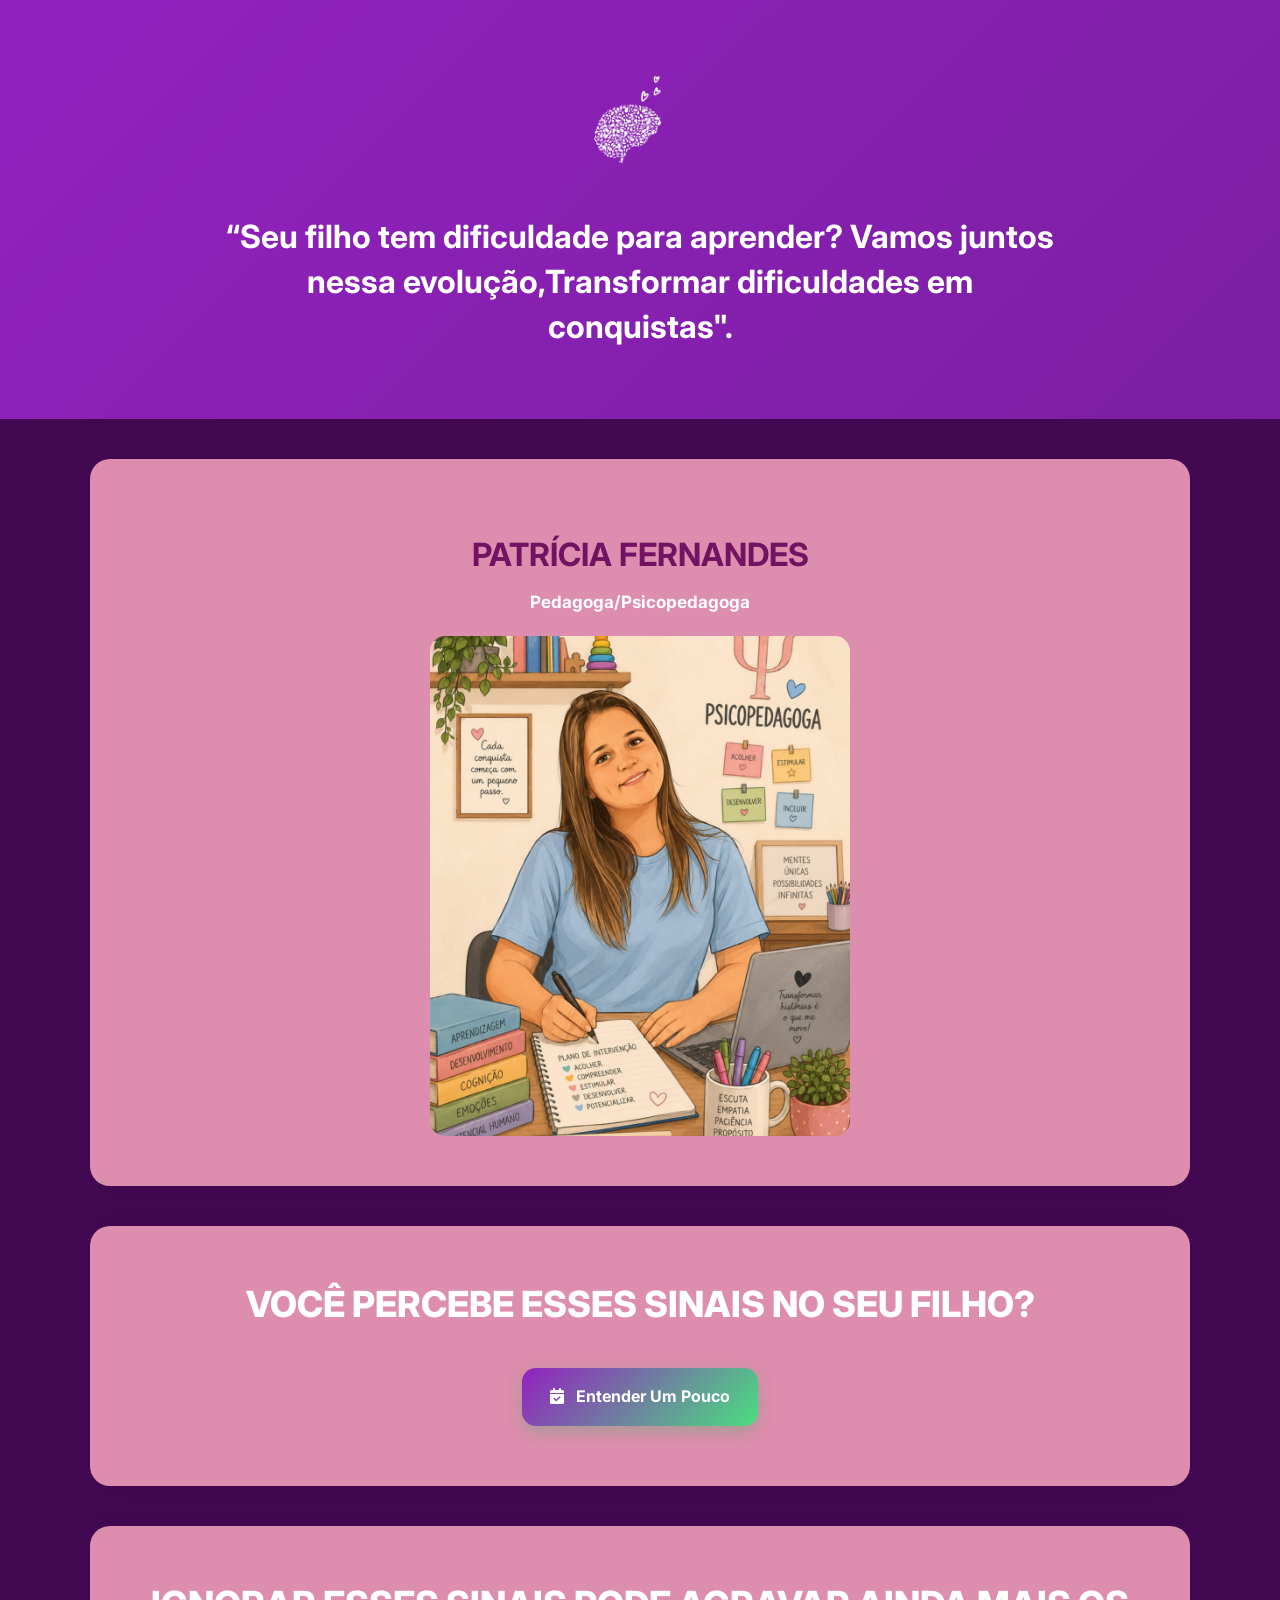
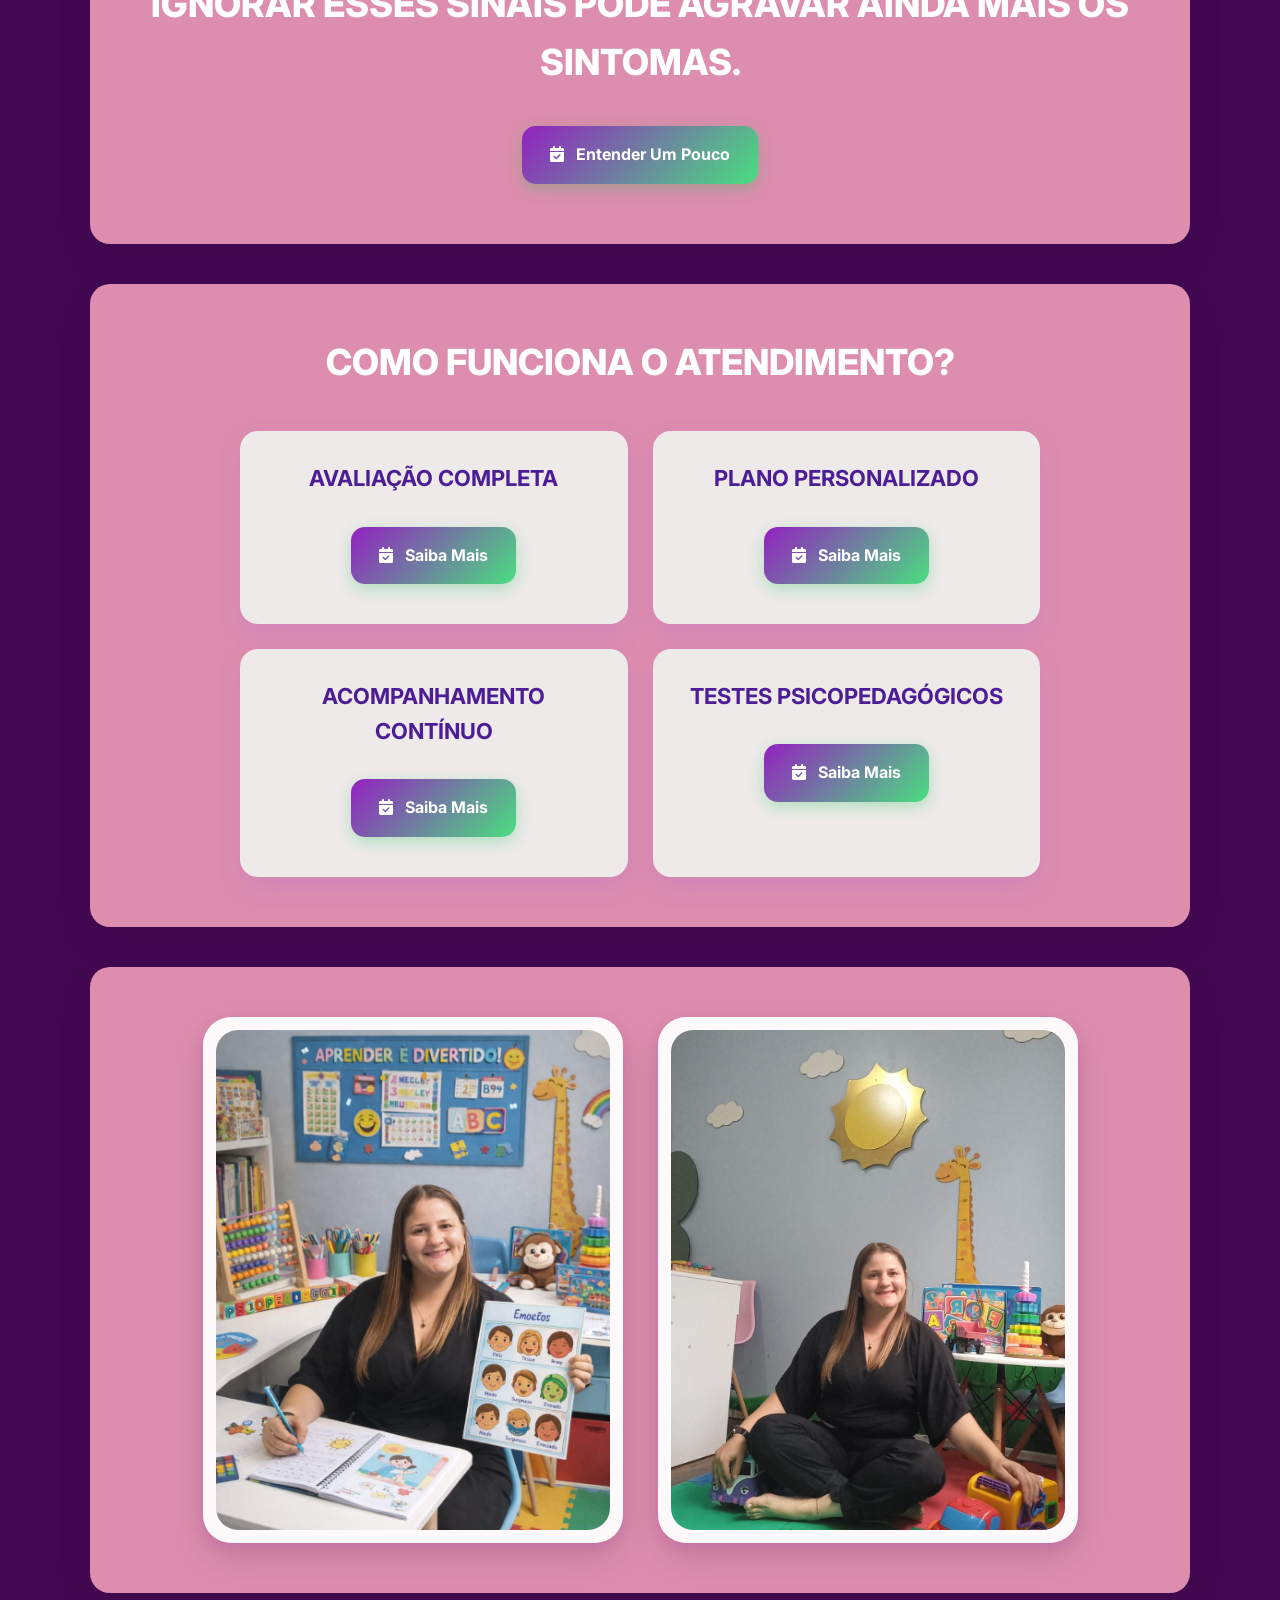
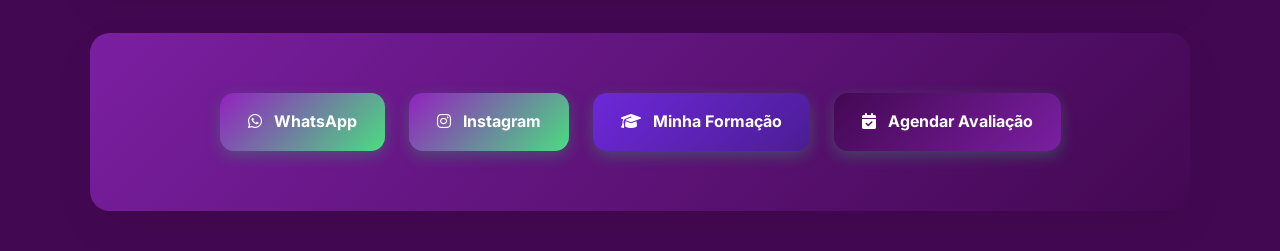
==== index.html @ 7e1d5bf1 "Primeiro commit" ====
<!DOCTYPE html>
<html lang="pt-BR">

<head>

  <meta charset="UTF-8">
  <meta name="viewport" content="width=device-width, initial-scale=1.0">

  <title>ESPECIALISTA EM APRENDIZADO</title>

  <!-- CSS -->
  <link rel="stylesheet" href="style.css">

  <!-- FONTES -->
  <link rel="preconnect" href="https://fonts.googleapis.com">

  <link href="https://fonts.googleapis.com/css2?family=Inter:wght@400;500;600;700;800&display=swap" rel="stylesheet">

  <!-- ÍCONES -->
  <link
    href="https://cdnjs.cloudflare.com/ajax/libs/font-awesome/6.5.0/css/all.min.css"
    rel="stylesheet"
  >

</head>

<body>

  <!-- HEADER -->

  <header>

    <div class="container">

      <!-- IMAGEM -->

      <div class="header-imagem">

        <img
          src="imagens/cerebro.png"
          alt="Logo Psicopedagoga"
        >

      </div>

      <!-- TEXTO -->

      <div class="header-text">

        <h2>
          “Seu filho tem dificuldade para aprender?
          Vamos juntos nessa evolução,Transformar  dificuldades em conquistas".
        </h2>

        
      </div>






    </div>

  </header>

  <!-- FOTO -->

  <section class="imagem">

    <div class="img-box">

<!-- NOME -->

      <div class="nome-profissional">

        
        <h2>

          PATRÍCIA FERNANDES
       
          <p>
          Pedagoga/Psicopedagoga
        </p>

        </h2>

      </div>


      <img
        src="imagens/foto.jpeg"
        alt="Foto profissional"
      >

    </div>

  </section>

  <!-- SINAIS -->

  <section>

    <h1>
      VOCÊ PERCEBE ESSES SINAIS NO SEU FILHO?
    </h1>

    <a href="neuro.html" class="btn neuro">

      <i class="fa-solid fa-calendar-check"></i>

      Entender Um Pouco

    </a>

  </section>

  <!-- ALERTA -->

  <section class="alerta">

    <h1>
      IGNORAR ESSES SINAIS PODE AGRAVAR
      AINDA MAIS OS SINTOMAS.
    </h1>

    <a href="primerio.html" class="btn neuro">

      <i class="fa-solid fa-calendar-check"></i>

      Entender Um Pouco

    </a>

  </section>

  <!-- ATENDIMENTO -->

  <section>

    <h1>
      COMO FUNCIONA O ATENDIMENTO?
    </h1>

    <div class="cards">

      <div class="card">

        <h3>
          AVALIAÇÃO COMPLETA
        </h3>

        <a href="avaliação.html" class="btn neuro">

          <i class="fa-solid fa-calendar-check"></i>

          Saiba Mais

        </a>

      </div>

      <div class="card">

        <h3>
          PLANO PERSONALIZADO
        </h3>

        <a href="plano personalizado.html" class="btn neuro">

          <i class="fa-solid fa-calendar-check"></i>

          Saiba Mais

        </a>

      </div>

      <div class="card">

        <h3>
          ACOMPANHAMENTO CONTÍNUO
        </h3>

        <a href="acompanhamento.html" class="btn neuro">

          <i class="fa-solid fa-calendar-check"></i>

          Saiba Mais

        </a>

      </div>

      <div class="card">

        <h3>
          TESTES PSICOPEDAGÓGICOS
        </h3>

        <a href="testes.html" class="btn neuro">

          <i class="fa-solid fa-calendar-check"></i>

          Saiba Mais

        </a>

      </div>

    </div>

  </section>

  <!-- IMAGENS -->

  <section class="imagens-lado">

    <div class="img-box">

      <img
        src="imagens/foto1.jpeg"
        alt="Atendimento"
      >

    </div>

    <div class="img-box">

      <img
        src="imagens/foto2.jpeg"
        alt="Desenvolvimento"
      >

    </div>

  </section>

  <!-- CTA -->

  <section class="cta">

    <div class="botoes"> 

     <a href="#" class="btn" data-tipo="whatsapp">
  <i class="fab fa-whatsapp"></i>
  WhatsApp
</a>

<a href="#" class="btn" data-tipo="instagram">
  <i class="fab fa-instagram"></i>
  Instagram
</a>


      <a href="formação.html" class="btn formacao">

        <i class="fa-solid fa-graduation-cap"></i>

        Minha Formação

      </a>

      <a href="agendamento.html" class="btn agendar">

        <i class="fa-solid fa-calendar-check"></i>

        Agendar Avaliação

      </a>

    </div>

  </section>

  <script src="script.js"></script>

</body>

</html>
---- style.css ----
/* =========================
   RESET
========================= */
*{
  margin:0;
  padding:0;
  box-sizing:border-box;
}

/* =========================
   BODY
========================= */
body{
  font-family:'Inter', sans-serif;
  background:#430852;
  color:#430852;
  line-height:1.6;
}

/* =========================
   CONTAINER
========================= */
.container{
  max-width:1100px;
  margin:auto;
  padding:0 20px;
}

/* =========================
   HEADER
========================= */
header{
  background:linear-gradient(135deg,#9321c0,#7b1fa2);
  color:white;
  padding:70px 20px;
  text-align:center;
  overflow:hidden;
}

/* IMAGEM TOPO */
.header-imagem{
  display:flex;
  justify-content:center;
  margin-bottom:25px;
}

.header-imagem img{
  width:180px;
  animation:flutuar 3s ease-in-out infinite;
}

/* ANIMAÇÃO */
@keyframes flutuar{
  0%{
    transform:translateY(0);
  }

  50%{
    transform:translateY(-10px);
  }

  100%{
    transform:translateY(0);
  }
}

/* TEXTO HEADER */
.header-text{
  text-align:center;
  max-width:850px;
  margin:auto;
}

.header-text h2{
  font-size:32px;
  font-weight:700;
  line-height:1.4;
  color:#fff;
}

/* =========================
   SECTION
========================= */
section{
  background:#dd8dad;
  border-radius:20px;
  margin:40px auto;
  max-width:1100px;
  padding:50px 35px;
  box-shadow:0 15px 40px rgba(0,0,0,0.06);
  text-align:center;
}

/* =========================
   TÍTULOS
========================= */
h1{
  font-size:36px;
  font-weight:800;
  margin-bottom:25px;
  color:#fff;
}

h2{
  font-size:32px;
  font-weight:700;
}

/* =========================
   TEXTO
========================= */
p{
  font-size:17px;
  color:#374151;
}

/* =========================
   NOME PROFISSIONAL
========================= */
.nome-profissional{
  text-align:center;
  margin-top:20px;
  margin-bottom:20px;
}

.nome-profissional h2{
  color:rgb(114, 18, 98);
  font-size:32px;
}

.nome-profissional p{
  color:#fff;
  margin-top:8px;
}

/* =========================
   BOTÕES
========================= */
.btn{
  display:inline-block;
  background:linear-gradient(135deg,#9321c0,#4ade80);
  color:white;
  padding:16px 28px;
  text-decoration:none;
  border-radius:14px;
  font-weight:700;
  transition:0.3s;
  box-shadow:0 5px 15px rgba(34,197,94,0.3);
  margin:10px;
}

.btn:hover{
  transform:translateY(-5px);
}

.btn i{
  margin-right:8px;
}

/* =========================
   ALERTA
========================= */
.alerta{
  background:linear-gradient(135deg,#dd8dad,#dd8dad);
}

/* =========================
   CARDS
========================= */
.cards{
  display:grid;
  grid-template-columns:repeat(2, 1fr);
  gap:25px;
  margin-top:40px;
  max-width:800px;
  margin-left:auto;
  margin-right:auto;
}

.card{
  background:rgb(238, 234, 234);
  padding:30px;
  border-radius:18px;
  box-shadow:0 10px 25px rgba(139,92,246,0.15);
  transition:0.3s;
}

.card:hover{
  transform:translateY(-8px);
}

.card h3{
  margin-bottom:20px;
  font-size:22px;
  color:#4c1d95;
}

/* =========================
   FOTO PRINCIPAL
========================= */
.imagem .img-box{
  max-width:420px;
  margin:0 auto;
}

.imagem .img-box img{
  width:100%;
  height:500px;
  object-fit:cover;
  border-radius:15px;
  display:block;
}

/* =========================
   IMAGENS LADO A LADO
========================= */
.imagens-lado{
  display:flex;
  justify-content:center;
  align-items:stretch;
  gap:35px;
  flex-wrap:wrap;
  margin-top:40px;
}

.imagens-lado .img-box{
  position:relative;
  flex:1 1 320px;
  max-width:420px;
  overflow:hidden;
  background:rgba(255,255,255,0.95);
  border-radius:28px;
  padding:12px;
  border:1px solid rgba(255,255,255,0.4);

  backdrop-filter:blur(10px);

  box-shadow:
    0 15px 35px rgba(0,0,0,0.10),
    0 5px 15px rgba(147,33,192,0.15);

  transition:
    transform 0.4s ease,
    box-shadow 0.4s ease;
}

.imagens-lado .img-box:hover{
  transform:translateY(-10px) scale(1.02);

  box-shadow:
    0 25px 50px rgba(0,0,0,0.18),
    0 10px 25px rgba(147,33,192,0.25);
}

.imagens-lado .img-box img{
  width:100%;
  height:500px;
  object-fit:cover;
  border-radius:22px;
  display:block;

  transition:
    transform 0.5s ease,
    filter 0.5s ease;
}

.imagens-lado .img-box:hover img{
  transform:scale(1.04);
  filter:brightness(1.03);
}

/* =========================
   CTA
========================= */
.cta{
  background:linear-gradient(135deg,#7b1fa2,#430852);
  color:white;
}

/* BOTÕES ESPECÍFICOS */
.formacao{
  background:linear-gradient(135deg,#6d28d9,#4c1d95);
}

.agendar{
  background:linear-gradient(135deg,#430852,#7b1fa2);
}

/* =========================
   RESPONSIVO
========================= */
@media(max-width:768px){

  header{
    padding:80px 20px;
  }

  .header-text h2{
    font-size:28px;
  }

  h1{
    font-size:28px;
  }

  section{
    padding:45px 24px;
    border-radius:28px;
  }

  .cards{
    grid-template-columns:1fr;
  }

  .imagem .img-box img,
  .imagens-lado .img-box img{
    height:420px;
  }

  .btn{
    width:100%;
    max-width:320px;
  }

}
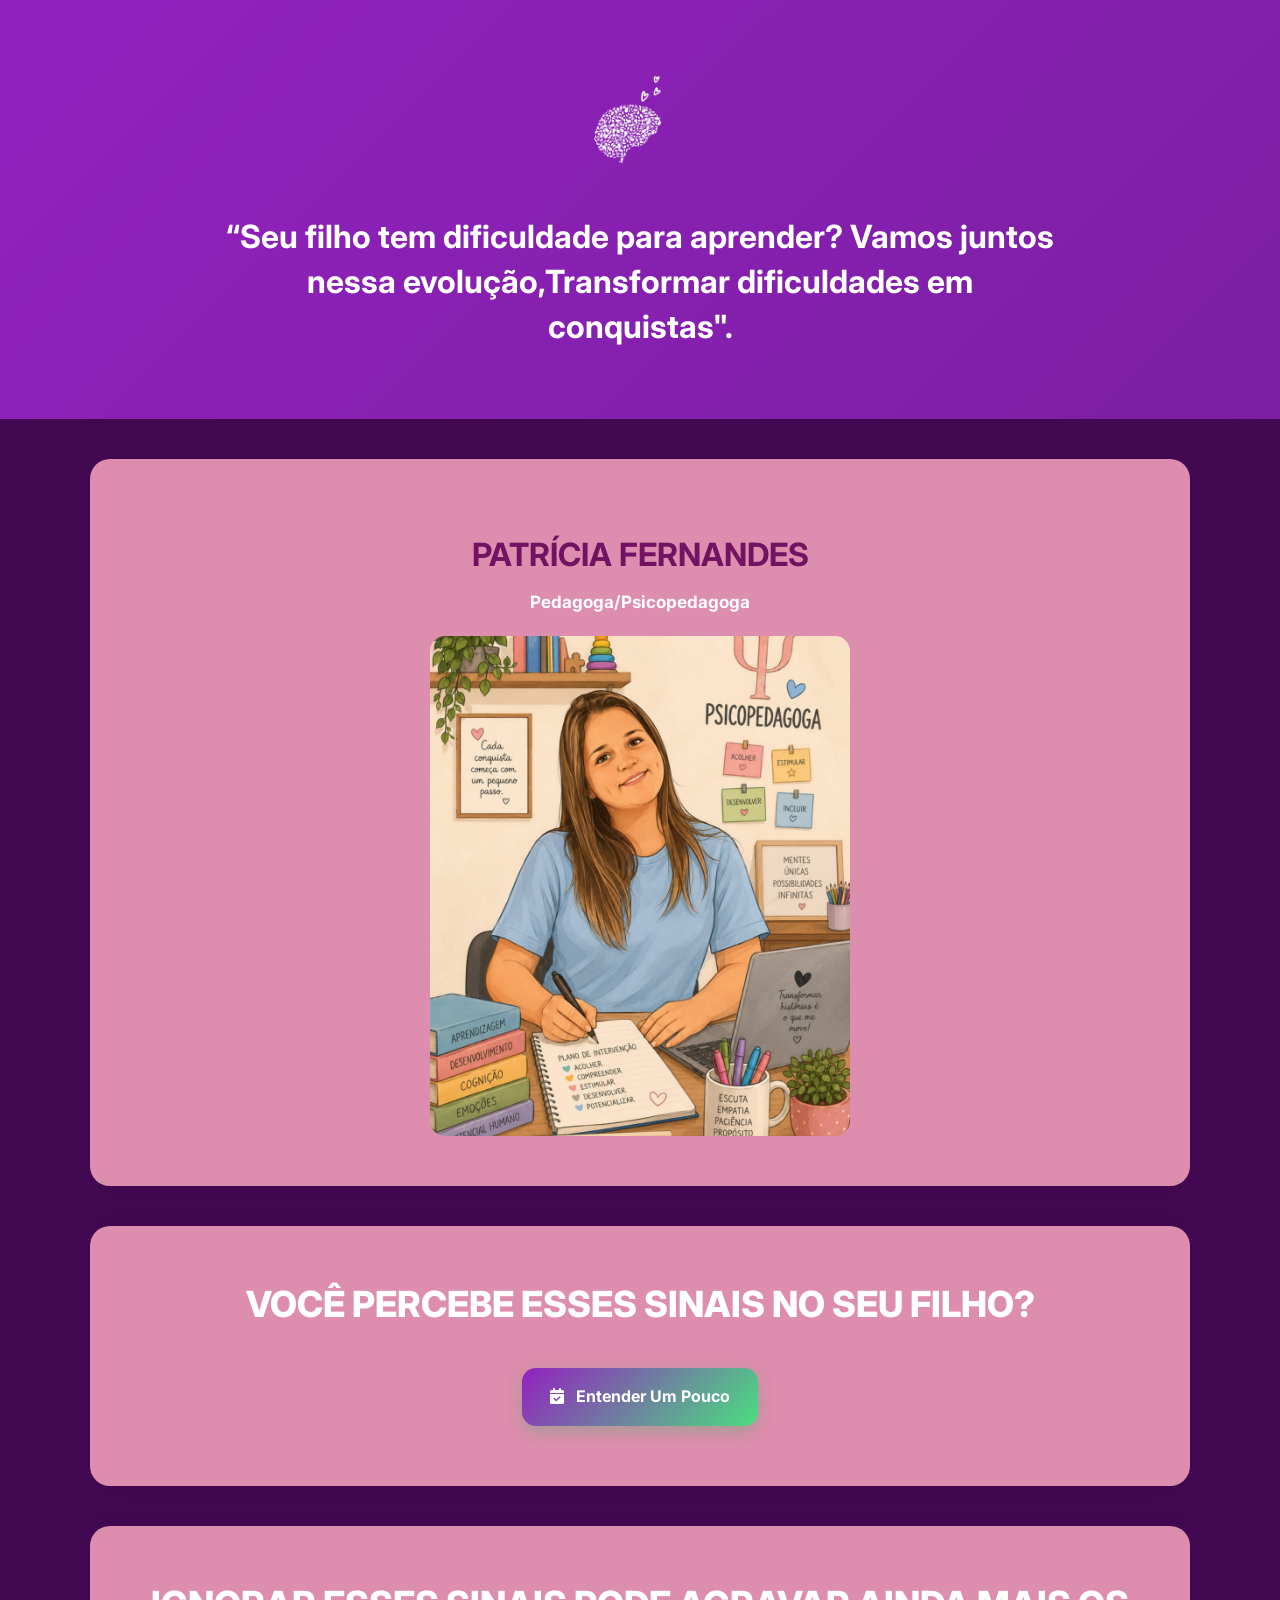
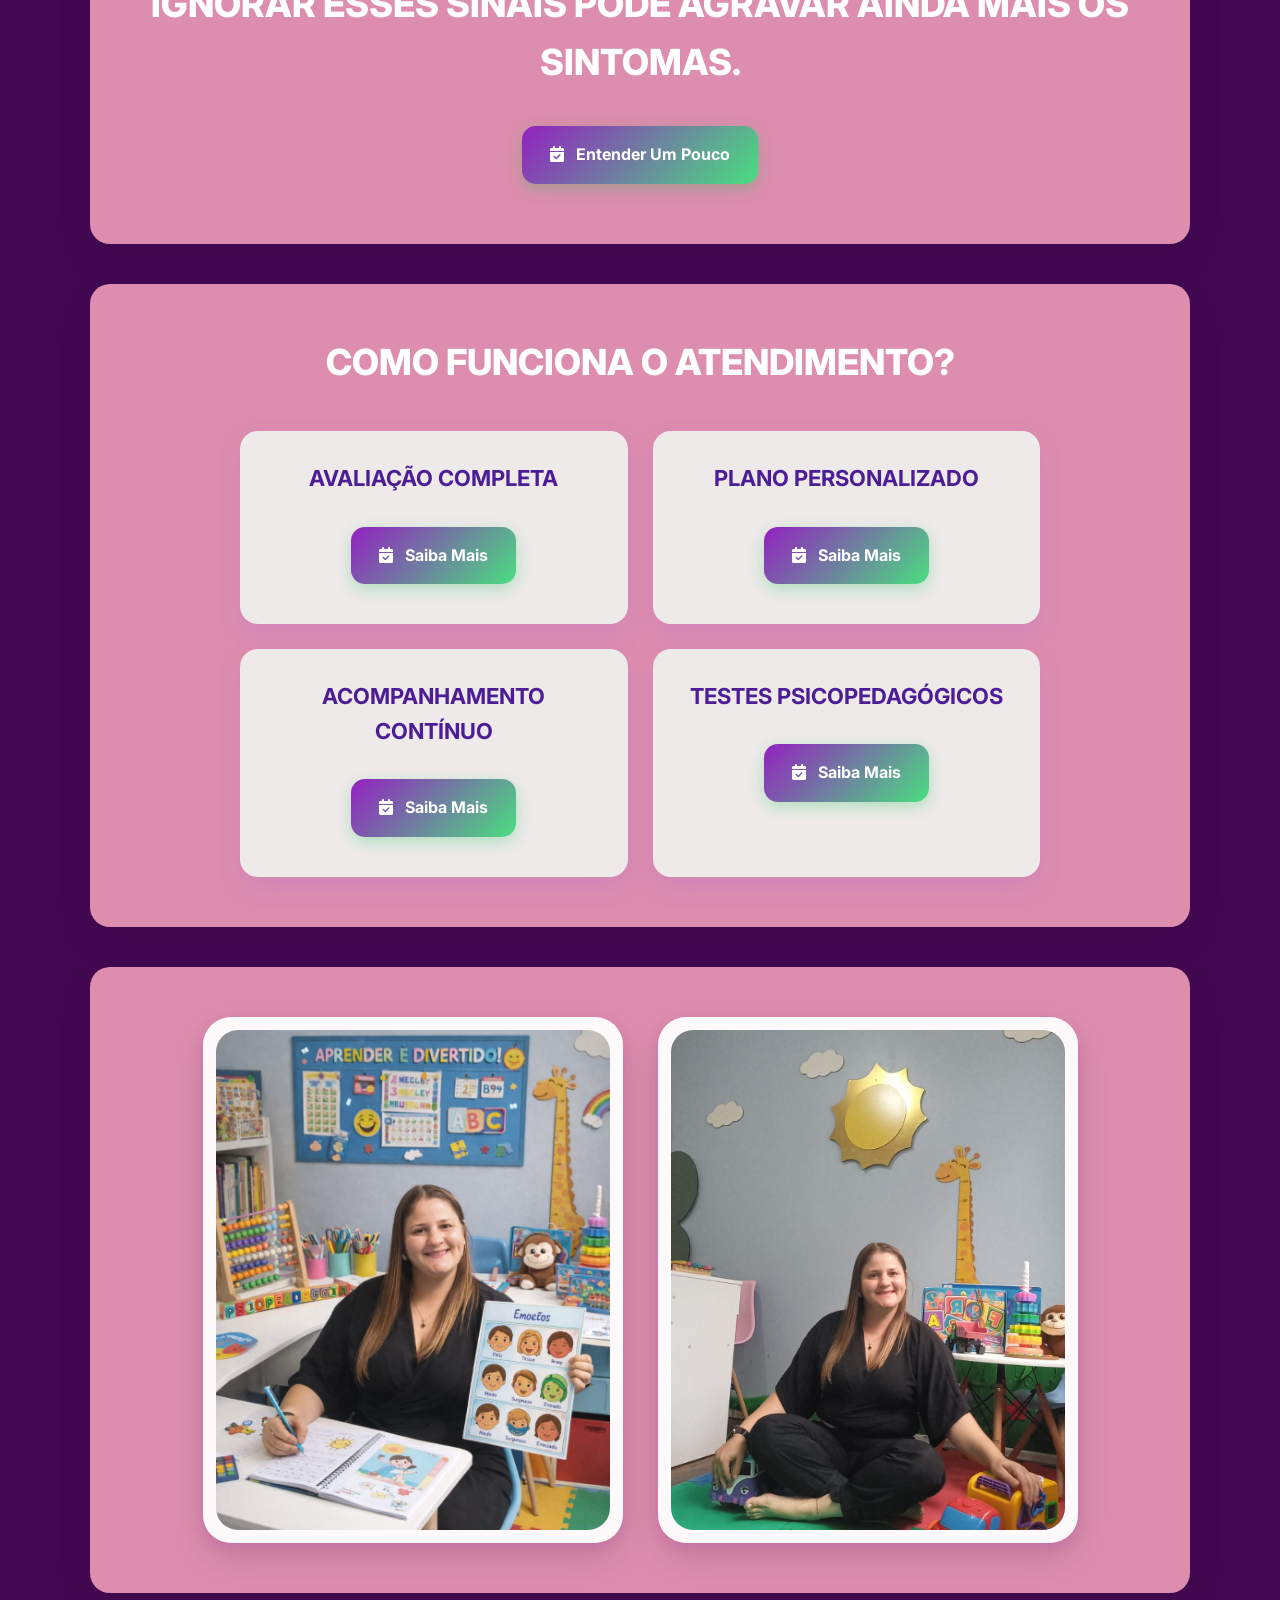
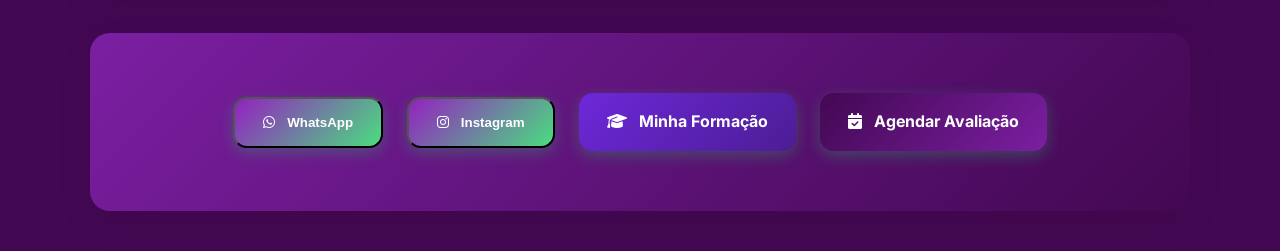
==== commit 128a456e: "R" ====
--- a/index.html
+++ b/index.html
@@ -105,7 +105,7 @@
       VOCÊ PERCEBE ESSES SINAIS NO SEU FILHO?
     </h1>
 
-    <a href="neuro.html" class="btn neuro">
+    <a"neuro.html" class="btn neuro">
 
       <i class="fa-solid fa-calendar-check"></i>
 
@@ -150,7 +150,7 @@
           AVALIAÇÃO COMPLETA
         </h3>
 
-        <a href="avaliação.html" class="btn neuro">
+        <a href="avaliacao.html" class="btn neuro">
 
           <i class="fa-solid fa-calendar-check"></i>
 
@@ -166,7 +166,7 @@
           PLANO PERSONALIZADO
         </h3>
 
-        <a href="plano personalizado.html" class="btn neuro">
+        <a href="plano-personalizado.html" class="btn neuro">
 
           <i class="fa-solid fa-calendar-check"></i>
 
@@ -242,18 +242,18 @@
 
     <div class="botoes"> 
 
-     <a href="#" class="btn" data-tipo="whatsapp">
+   <button type="button" class="btn" data-tipo="whatsapp">
   <i class="fab fa-whatsapp"></i>
   WhatsApp
-</a>
-
-<a href="#" class="btn" data-tipo="instagram">
+</button>
+
+<button type="button" class="btn" data-tipo="instagram">
   <i class="fab fa-instagram"></i>
   Instagram
-</a>
-
-
-      <a href="formação.html" class="btn formacao">
+</button>
+
+
+      <a href="formacao.html" class="btn formacao">
 
         <i class="fa-solid fa-graduation-cap"></i>
 
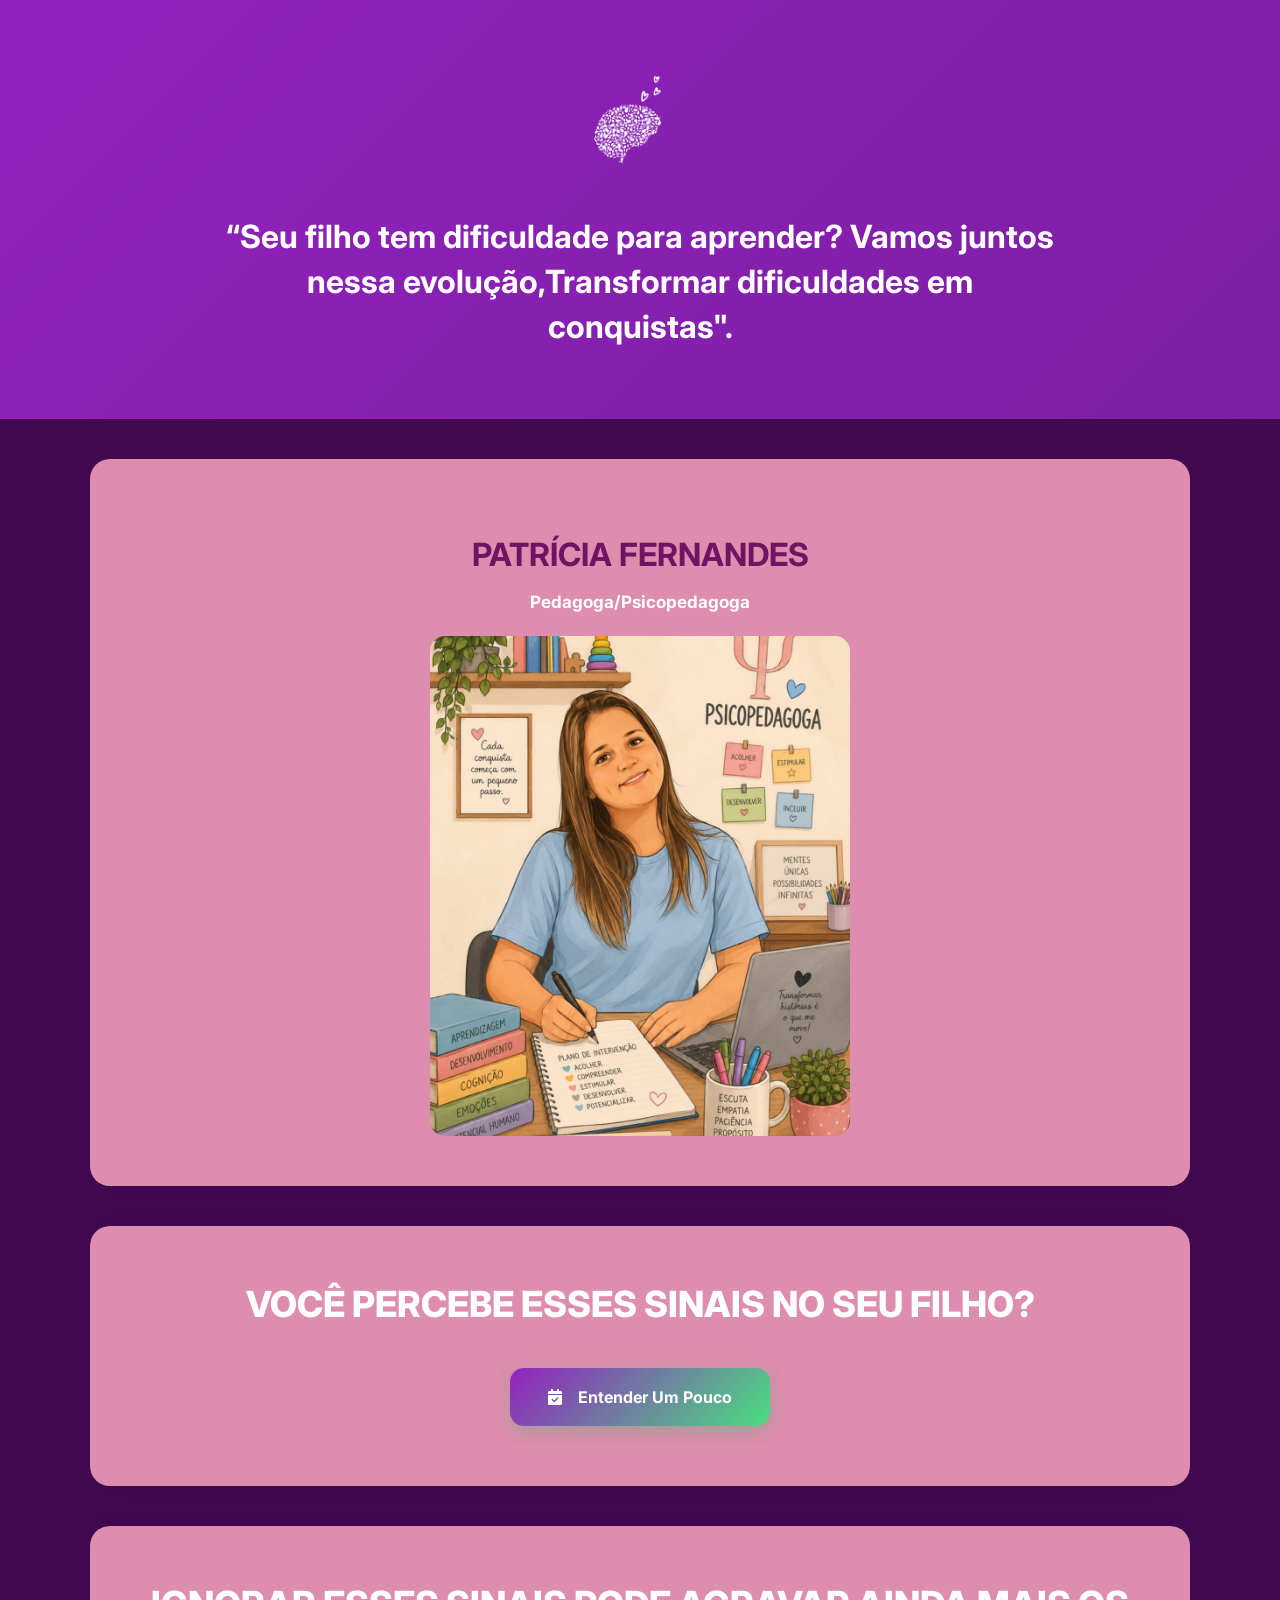
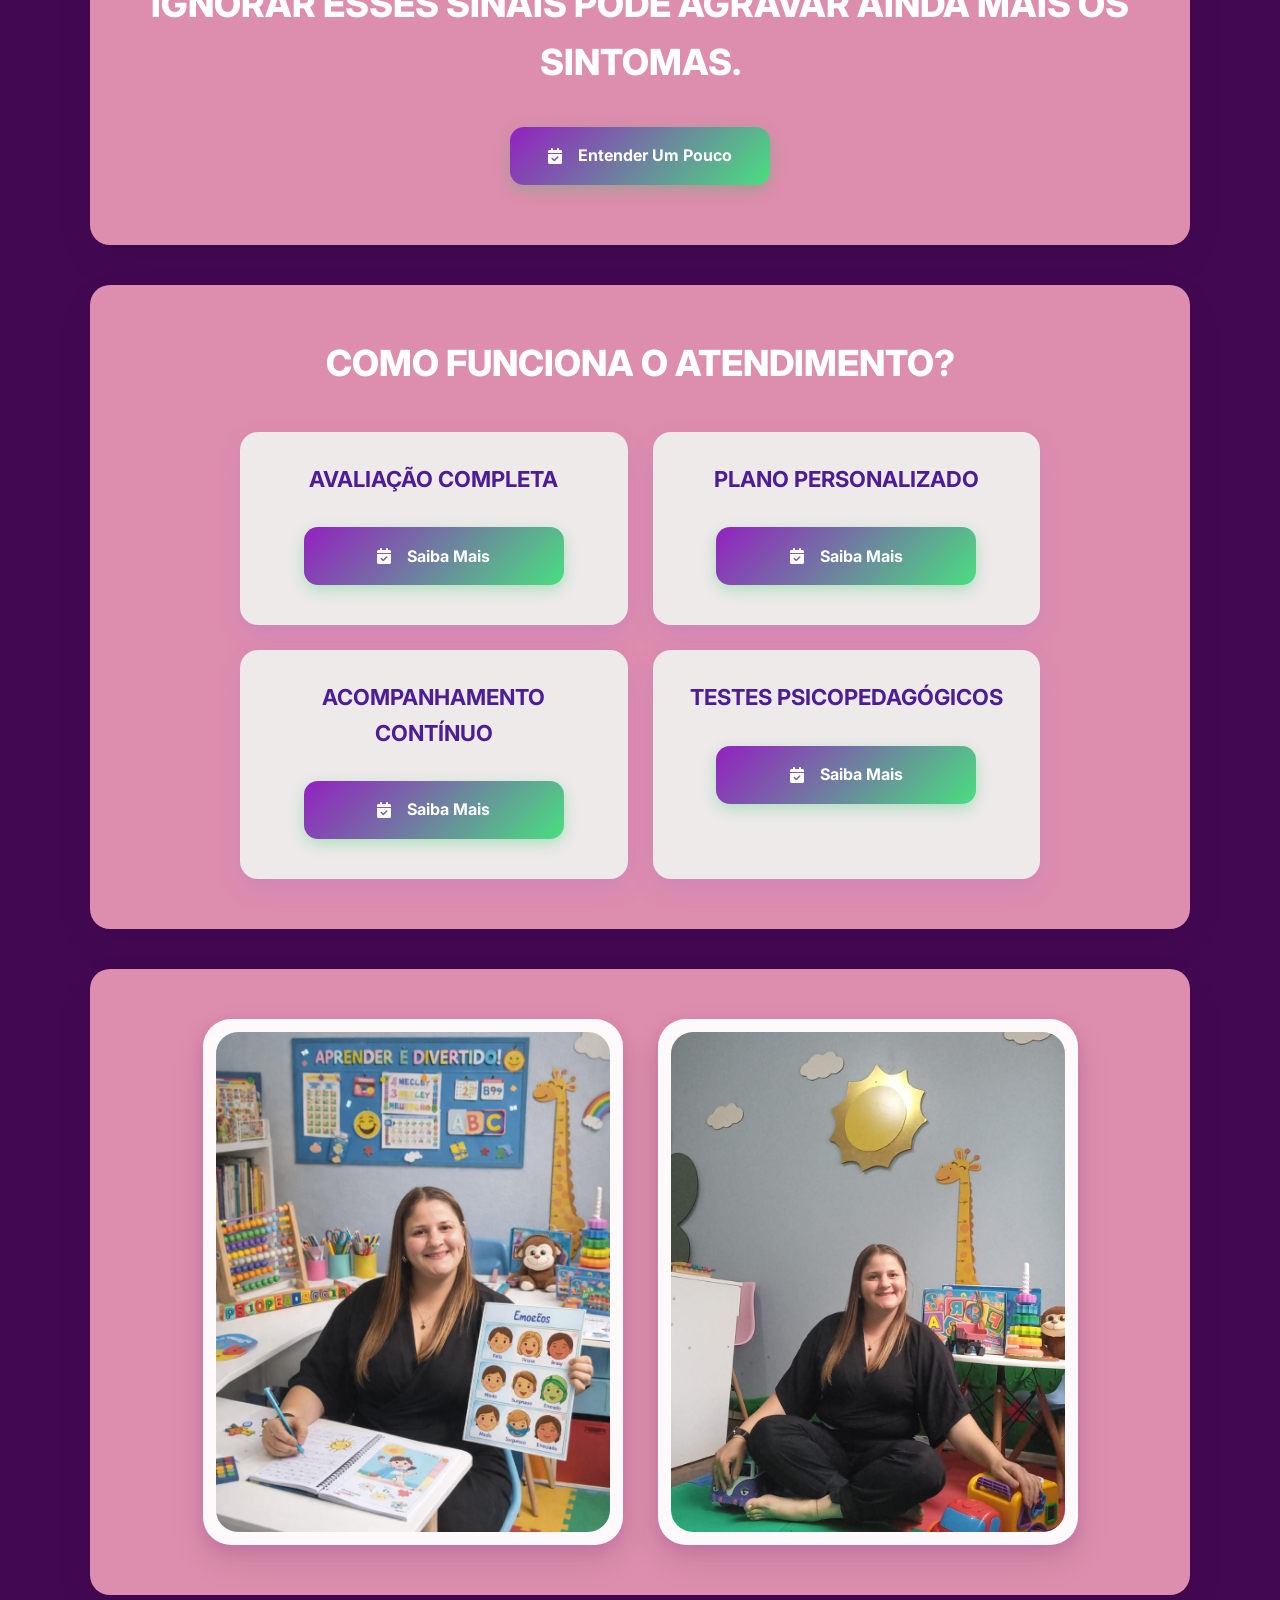
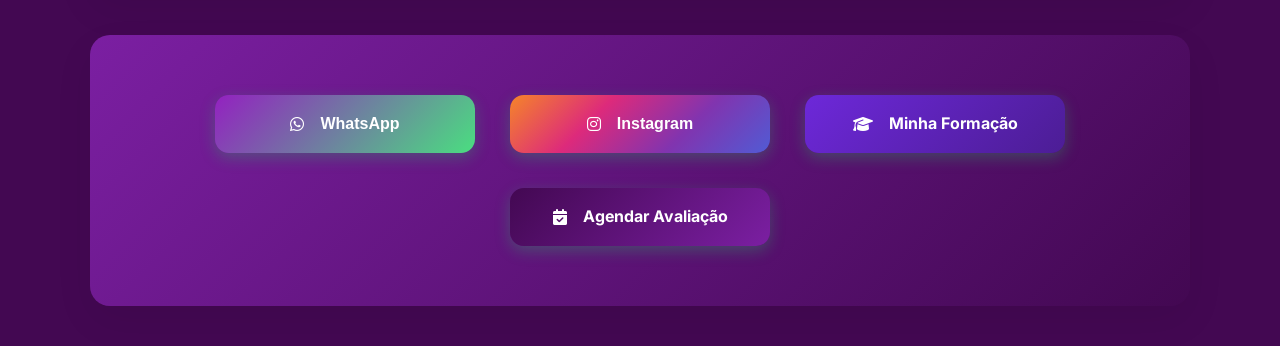
==== commit 2f43c38d: "update" ====
--- a/index.html
+++ b/index.html
@@ -105,7 +105,7 @@
       VOCÊ PERCEBE ESSES SINAIS NO SEU FILHO?
     </h1>
 
-    <a"neuro.html" class="btn neuro">
+    <a href="neuro.html" class="btn neuro">
 
       <i class="fa-solid fa-calendar-check"></i>
 
@@ -247,12 +247,13 @@
   WhatsApp
 </button>
 
-<button type="button" class="btn" data-tipo="instagram">
+<button type="button" class="btn instagram-btn" data-tipo="instagram">
   <i class="fab fa-instagram"></i>
   Instagram
 </button>
 
 
+
       <a href="formacao.html" class="btn formacao">
 
         <i class="fa-solid fa-graduation-cap"></i>
--- a/style.css
+++ b/style.css
@@ -137,16 +137,40 @@
    BOTÕES
 ========================= */
 .btn{
-  display:inline-block;
+
+  display:inline-flex;
+  align-items:center;
+  justify-content:center;
+
+  min-width:260px;
+  min-height:58px;
+
   background:linear-gradient(135deg,#9321c0,#4ade80);
+
   color:white;
+
   padding:16px 28px;
+
   text-decoration:none;
+
+  border:none;
+  outline:none;
+
   border-radius:14px;
+
   font-weight:700;
+  font-size:16px;
+
   transition:0.3s;
+
   box-shadow:0 5px 15px rgba(34,197,94,0.3);
+
   margin:10px;
+
+  cursor:pointer;
+
+  gap:8px;
+
 }
 
 .btn:hover{
@@ -155,6 +179,36 @@
 
 .btn i{
   margin-right:8px;
+}
+
+/* =========================
+   CONTAINER DOS BOTÕES
+========================= */
+.botoes{
+
+  display:flex;
+
+  justify-content:center;
+
+  align-items:center;
+
+  flex-wrap:wrap;
+
+  gap:15px;
+
+}
+
+/* BOTÃO INSTAGRAM */
+.instagram-btn{
+
+  background:linear-gradient(
+    135deg,
+    #f58529,
+    #dd2a7b,
+    #8134af,
+    #515bd4
+  );
+
 }
 
 /* =========================
@@ -322,4 +376,40 @@
     max-width:320px;
   }
 
+}
+
+html {
+  scroll-behavior: auto;
+}
+
+
+/* =========================
+   MOBILE EXTRA
+========================= */
+@media(max-width:480px){
+
+  h1{
+    font-size:26px;
+    line-height:1.3;
+  }
+
+  h2{
+    font-size:24px;
+  }
+
+  section{
+    padding:35px 20px;
+  }
+
+  .btn{
+    width:100%;
+    max-width:100%;
+    min-width:unset;
+  }
+
+  .imagem .img-box img,
+  .imagens-lado .img-box img{
+    height:auto;
+  }
+
 }
